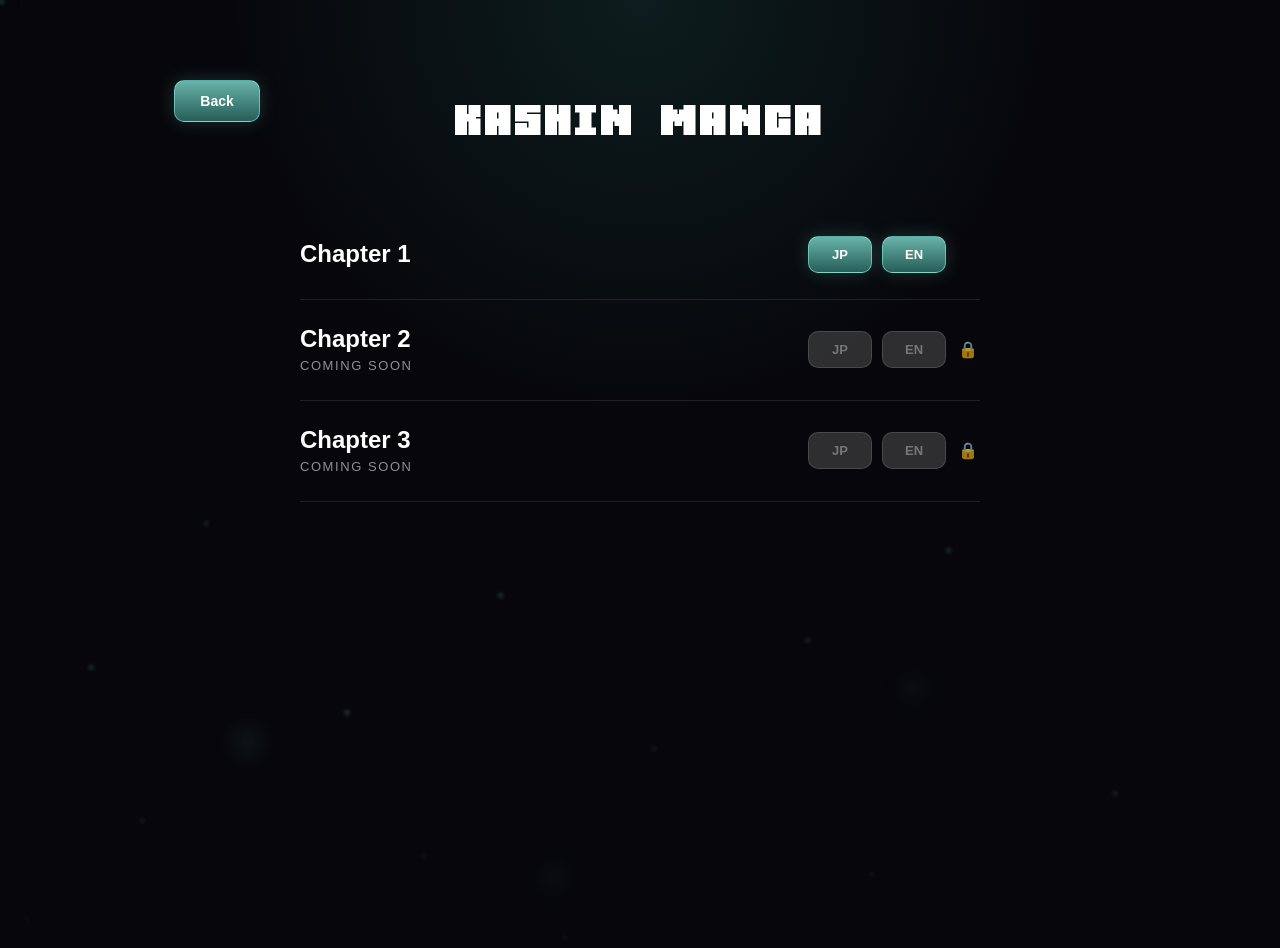
==== comics/index.html @ 74a922a6 "Add files via upload" ====
<!DOCTYPE html>
<html lang="ja">

<head>
  <meta charset="UTF-8">
  <meta name="viewport" content="width=device-width, initial-scale=1.0">

  <title>KASHIN MANGA | KasCAP</title>

  <link rel="stylesheet" href="../style.css">
  <link rel="stylesheet" href="./comics.css">
</head>

<body>

  <main class="comics-page">

    <header class="comics-header">

      <a href="../index.html" class="back-link">
        Back
      </a>

      <h1 class="comics-title">
        KASHIN MANGA
      </h1>

    </header>

    <section class="chapter-list">

      <!-- Chapter 1 -->

      <div class="chapter-row">

        <div class="chapter-left">
          <h2>Chapter 1</h2>
        </div>

        <div class="chapter-buttons">

          <a
            class="comic-btn"
            href="./viewer.html?chapter=1&lang=jp">
            JP
          </a>

          <a
            class="comic-btn"
            href="./viewer.html?chapter=1&lang=en">
            EN
          </a>

        </div>

      </div>

      <!-- Chapter 2 -->

      <div class="chapter-row">

        <div class="chapter-left">
          <h2>Chapter 2</h2>
          <p class="coming-soon">
            COMING SOON
          </p>
        </div>

        <div class="chapter-buttons">

          <button class="comic-btn disabled">
            JP
          </button>

          <button class="comic-btn disabled">
            EN
          </button>

          <span class="lock-icon">
            🔒
          </span>

        </div>

      </div>

      <!-- Chapter 3 -->

      <div class="chapter-row">

        <div class="chapter-left">
          <h2>Chapter 3</h2>
          <p class="coming-soon">
            COMING SOON
          </p>
        </div>

        <div class="chapter-buttons">

          <button class="comic-btn disabled">
            JP
          </button>

          <button class="comic-btn disabled">
            EN
          </button>

          <span class="lock-icon">
            🔒
          </span>

        </div>

      </div>

    </section>

  </main>

</body>

</html>
---- style.css ----
@font-face {
  font-family: "Gamer";
  src: url("assets/fonts/Gamer.ttf") format("truetype");
}

* {
  margin: 0;
  padding: 0;
  box-sizing: border-box;
}

body {
  position: relative;

  background:
    radial-gradient(
      circle at top,
      rgba(61,217,197,0.10),
      transparent 36%
    ),
    #07070b;

  color: white;

  overflow-x: hidden;

  font-family:
    -apple-system,
    BlinkMacSystemFont,
    "Helvetica Neue",
    sans-serif;

  padding: 24px;
}

/* =========================
   FLOATING PARTICLES
========================= */

body::before,
body::after {
  content: "";

  position: fixed;

  inset: 0;

  pointer-events: none;

  z-index: 0;
}

/* 小粒 */
body::before {

  width: 3px;
  height: 3px;

  border-radius: 50%;

  background: rgba(116,198,186,0.95);

  box-shadow:
    2vw 102vh 0 rgba(116,198,186,0.16),
    7vw 74vh 0 rgba(116,198,186,0.72),
    11vw 91vh 0 rgba(220,255,250,0.28),
    16vw 58vh 0 rgba(116,198,186,0.48),
    21vw 112vh 0 rgba(116,198,186,0.10),
    27vw 79vh 0 rgba(220,255,250,0.62),
    33vw 95vh 0 rgba(116,198,186,0.20),
    39vw 66vh 0 rgba(116,198,186,0.84),
    44vw 104vh 0 rgba(220,255,250,0.16),
    51vw 83vh 0 rgba(116,198,186,0.38),
    57vw 119vh 0 rgba(220,255,250,0.12),
    63vw 71vh 0 rgba(116,198,186,0.56),
    68vw 97vh 0 rgba(220,255,250,0.20),
    74vw 61vh 0 rgba(116,198,186,0.78),
    81vw 108vh 0 rgba(116,198,186,0.24),
    87vw 88vh 0 rgba(220,255,250,0.36),
    93vw 117vh 0 rgba(116,198,186,0.14),

    5vw 138vh 0 rgba(116,198,186,0.42),
    14vw 148vh 0 rgba(220,255,250,0.22),
    29vw 131vh 0 rgba(116,198,186,0.68),
    46vw 142vh 0 rgba(220,255,250,0.12),
    61vw 152vh 0 rgba(116,198,186,0.34),
    78vw 137vh 0 rgba(220,255,250,0.44);

  filter: blur(2px);

  opacity: 0.9;

  animation: particleRiseA 18s linear infinite;
}

/* 大粒ぼけ */
body::after {

  width: 8px;
  height: 8px;

  border-radius: 50%;

  background: rgba(116,198,186,0.24);

  box-shadow:
    8vw 126vh 0 4px rgba(116,198,186,0.12),
    19vw 82vh 0 8px rgba(116,198,186,0.22),
    31vw 141vh 0 3px rgba(220,255,250,0.14),
    43vw 97vh 0 10px rgba(116,198,186,0.08),
    57vw 118vh 0 5px rgba(220,255,250,0.18),
    71vw 76vh 0 8px rgba(116,198,186,0.10),
    84vw 133vh 0 4px rgba(220,255,250,0.12);

  filter: blur(12px);

  opacity: 0.65;

  animation: particleRiseB 29s linear infinite;
}

@keyframes particleRiseA {

  from {
    transform:
      translate3d(0, 0, 0);
  }

  to {
    transform:
      translate3d(-18px, -180vh, 0);
  }
}

@keyframes particleRiseB {

  from {
    transform:
      translate3d(0, 0, 0);
  }

  to {
    transform:
      translate3d(24px, -220vh, 0);
  }
}

/* =========================
   MAIN
========================= */

main {
  position: relative;

  z-index: 2;

  display: grid;

  grid-template-columns: 1fr;

  gap: 18px;

  max-width: 1180px;

  margin: 0 auto 80px;
}

.clickable-card {
  cursor: pointer;
}

/* =========================
   HERO
========================= */

.hero-card {
  position: relative;

  z-index: 2;

  display: grid;

  grid-template-columns: auto 1fr auto;

  align-items: center;

  gap: 22px;

  max-width: 1180px;

  min-height: 104px;

  margin: 48px auto 24px;

  padding: 22px 26px;

  border-radius: 28px;

  border: 1px solid rgba(255,255,255,0.10);

  background:
    linear-gradient(
      180deg,
      rgba(255,255,255,0.08),
      rgba(255,255,255,0.03)
    );

  backdrop-filter: blur(10px);

  box-shadow:
    0 20px 60px rgba(0,0,0,0.30);

  transition:
    transform 0.25s ease,
    border-color 0.25s ease,
    background 0.25s ease,
    box-shadow 0.25s ease;
}

.hero-card:hover,
.hero-card.is-tapped {

  transform: translateY(-4px);

  border-color: rgba(116,198,186,0.45);

  background:
    linear-gradient(
      180deg,
      rgba(116,198,186,0.10),
      rgba(255,255,255,0.03)
    );

  box-shadow:
    0 24px 72px rgba(0,0,0,0.34),
    0 0 28px rgba(116,198,186,0.08);
}

.hero-logo {
  width: 44px;
  height: 44px;

  object-fit: contain;

  animation: logoSpinElastic 24s linear infinite;

  transform-origin: center center;

  will-change: transform;
}

.hero-tagline {
  color: #d9fff9;

  font-size: 14px;

  letter-spacing: 0.18em;

  text-transform: uppercase;
}

/* =========================
   CARD
========================= */

.project-card {
  position: relative;

  overflow: hidden;

  min-height: 245px;

  padding: 22px;

  border-radius: 24px;

  border: 1px solid rgba(255,255,255,0.10);

  background:
    linear-gradient(
      180deg,
      rgba(255,255,255,0.07),
      rgba(255,255,255,0.025)
    );

  backdrop-filter: blur(10px);

  box-shadow:
    0 20px 60px rgba(0,0,0,0.28);

  transition:
    transform 0.25s ease,
    border-color 0.25s ease,
    background 0.25s ease,
    box-shadow 0.25s ease;
}

.project-card:hover,
.project-card.is-tapped {

  transform: translateY(-6px);

  border-color: rgba(116,198,186,0.45);

  background:
    linear-gradient(
      180deg,
      rgba(116,198,186,0.10),
      rgba(255,255,255,0.03)
    );

  box-shadow:
    0 24px 72px rgba(0,0,0,0.34),
    0 0 28px rgba(116,198,186,0.08);
}

.project-card::after {
  content: "";

  position: absolute;

  inset: 0;

  background:
    linear-gradient(
      90deg,
      rgba(7,7,11,0.98) 0%,
      rgba(7,7,11,0.82) 42%,
      rgba(7,7,11,0.02) 100%
    );

  z-index: 1;
}

.card-content {
  position: relative;

  z-index: 2;

  width: 58%;

  display: flex;

  flex-direction: column;

  height: 100%;
}

/* =========================
   TITLES
========================= */

.project-card h2 {

  font-family: "Gamer", sans-serif;

  font-size: 64px;

  line-height: 0.9;

  margin-bottom: 18px;

  color: white;
}

.project-card p {

  color: #c0c0cf;

  font-size: 14px;

  line-height: 1.55;

  margin-bottom: 18px;

  max-width: 250px;
}

/* =========================
   BUTTON AREA
========================= */

.link-group {

  display: flex;

  align-items: center;

  gap: 10px;

  margin-top: auto;
}

/* =========================
   BUTTON
========================= */

.icon-btn {

  display: flex;

  align-items: center;

  justify-content: center;

  width: 52px;

  height: 42px;

  border-radius: 12px;

  border: 1px solid rgba(180,255,244,0.18);

  background:
    linear-gradient(
      180deg,
      rgba(116,198,186,0.18) 0%,
      rgba(116,198,186,0.42) 45%,
      rgba(116,198,186,0.82) 100%
    );

  backdrop-filter: blur(6px);

  box-shadow:
    0 10px 24px rgba(0,0,0,0.20);

  transition:
    transform 0.2s ease,
    background 0.2s ease,
    box-shadow 0.2s ease;

  text-decoration: none;
}

.icon-btn:hover {

  transform: translateY(-2px);

  background:
    linear-gradient(
      180deg,
      rgba(116,198,186,0.28) 0%,
      rgba(116,198,186,0.58) 45%,
      rgba(116,198,186,0.96) 100%
    );

  box-shadow:
    0 12px 28px rgba(0,0,0,0.26),
    0 0 18px rgba(116,198,186,0.18);
}

.icon-btn img {

  width: 60px;

  height: 60px;

  object-fit: contain;

  display: block;
}

/* =========================
   HERO BUTTON
========================= */

.hero-x-btn {
  width: 48px;
  height: 42px;
}

.hero-x-btn img {
  width: 60px;
  height: 60px;
}

/* =========================
   IMAGES
========================= */

.card-image {

  position: absolute;

  right: 18px;

  bottom: 0;

  width: 240px;

  max-width: 65%;

  opacity: 0.28;

  object-fit: contain;

  pointer-events: none;

  z-index: 0;

  transform-origin: bottom center;

  transition:
    transform 0.35s ease,
    opacity 0.35s ease;
}

.project-card:hover .card-image,
.project-card.is-tapped .card-image {

  opacity: 1;

  transform: scale(1.12);
}

/* =========================
   LOGO ANIMATION
========================= */

@keyframes logoSpinElastic {

  0%, 26% {

    transform:
      rotateY(0deg)
      scaleX(1);
  }

  27% {

    transform:
      rotateY(240deg)
      scaleX(1.28);
  }

  28% {

    transform:
      rotateY(520deg)
      scaleX(1.42);
  }

  29% {

    transform:
      rotateY(820deg)
      scaleX(1.22);
  }

  30% {

    transform:
      rotateY(1080deg)
      scaleX(0.82);
  }

  31% {

    transform:
      rotateY(1080deg)
      scaleX(1.12);
  }

  32% {

    transform:
      rotateY(1080deg)
      scaleX(0.96);
  }

  33% {

    transform:
      rotateY(1080deg)
      scaleX(1);
  }

  62% {

    transform:
      rotateY(1080deg)
      scaleX(1);
  }

  63% {

    transform:
      rotateY(1320deg)
      scaleX(1.26);
  }

  64% {

    transform:
      rotateY(1600deg)
      scaleX(0.84);
  }

  65% {

    transform:
      rotateY(1800deg)
      scaleX(1.08);
  }

  66% {

    transform:
      rotateY(1800deg)
      scaleX(1);
  }

  100% {

    transform:
      rotateY(1800deg)
      scaleX(1);
  }
}

/* =========================
   RESPONSIVE
========================= */

@media (min-width: 768px) {

  main {
    grid-template-columns: repeat(2, 1fr);
  }
}

@media (min-width: 1100px) {

  main {
    grid-template-columns: repeat(3, 1fr);
  }
}

@media (max-width: 767px) {

  body {
    padding: 14px 18px 18px;
  }

  .hero-card {

    gap: 14px;

    padding: 18px;

    margin: 22px auto 18px;
  }

  .hero-logo {
    width: 40px;
    height: 40px;
  }

  .hero-tagline {

    font-size: 10px;

    letter-spacing: 0.1em;
  }

  .project-card {
    min-height: 220px;
  }

  .project-card h2 {
    font-size: 52px;
  }

  .project-card p {
    font-size: 13px;
  }

  .card-content {
    width: 60%;
  }

  .card-image {

    width: 215px;

    right: 12px;

    opacity: 0.42;
  }

  .project-card.is-tapped .card-image {

    opacity: 1;

    transform: scale(1.10);
  }
}
/* =========================
   SECTION LABEL
========================= */

.section-label{

  grid-column:1/-1;

  padding:12px 18px;

  border-radius:0;

  border-left:4px solid rgba(116,198,186,.65);

  border-top:none;
  border-right:none;
  border-bottom:none;

  background:
    linear-gradient(
      90deg,
      rgba(20,40,38,.90),
      rgba(8,12,14,.95)
    );

  color:#bff8ef;

  font-size:14px;

  letter-spacing:.22em;

  text-transform:uppercase;

  font-weight:600;

  box-shadow:none;

  backdrop-filter:none;

  margin-top:12px;
}

/* =========================
   COMING SOON
========================= */

.coming-soon-card{

  grid-column:1/-1;

  min-height:80px;

  display:flex;

  align-items:center;

  justify-content:center;

  border-radius:24px;

  border:1px solid rgba(255,255,255,.10);

  background:
    linear-gradient(
      180deg,
      rgba(255,255,255,.07),
      rgba(255,255,255,.025)
    );

  backdrop-filter:blur(10px);

  box-shadow:
    0 20px 60px rgba(0,0,0,.28);
}

.coming-soon-text{

  font-family:
    -apple-system,
    BlinkMacSystemFont,
    "Helvetica Neue",
    sans-serif;

  font-size:18px;

  font-weight:500;

  letter-spacing:.12em;

  text-transform:uppercase;

  color:#b8c8c6;

  opacity:.85;
}
---- comics/comics.css ----
/* =========================
   KASHIN COMICS
========================= */

.comics-page {
  position: relative;
  z-index: 1;

  display: block !important;

  min-height: 100vh;
  max-width: 980px;
  margin: 0 auto;
  padding: 56px 24px;
}

/* HEADER */

.comics-header {
  position: relative;

  display: block !important;

  height: 82px;
  margin-bottom: 48px;
}

.back-link {
  position: absolute;
  top: 0;
  left: 0;

  display: inline-flex;
  align-items: center;
  justify-content: center;

  min-width: 86px;
  padding: 12px 22px;

  border-radius: 10px;
  border: 1px solid rgba(140,255,240,0.5);

  background: linear-gradient(
    180deg,
    rgba(116,198,186,0.9),
    rgba(42,104,97,0.9)
  );

  color: #fff;
  font-weight: 700;
  font-size: 14px;
  text-decoration: none;

  box-shadow: 0 0 18px rgba(116,198,186,0.22);

  cursor: pointer;
  transition: transform 0.18s ease, filter 0.18s ease;
}

.back-link:hover {
  transform: translateY(-2px);
  filter: brightness(1.08);
}

.comics-title {
  position: absolute;
  top: 0;
  left: 50%;

  transform: translateX(-50%);

  margin: 0;
  padding: 0;

  width: max-content;
  max-width: none;

  white-space: nowrap;

  text-align: center;

  font-family: "Gamer", sans-serif;
  font-size: clamp(42px, 6vw, 72px);
  line-height: 1;
  letter-spacing: 0.04em;
}

/* CHAPTER LIST */

.chapter-list {
  display: block !important;

  max-width: 680px;
  margin: 0 auto;
}

.chapter-row {
  display: grid;
  grid-template-columns: 1fr 230px;
  align-items: center;
  gap: 24px;

  padding: 26px 0;

  border-bottom: 1px solid rgba(255,255,255,0.1);
}

.chapter-left h2 {
  margin: 0;

  font-family: inherit;
  font-size: 24px;
  font-weight: 700;
  line-height: 1.1;

  white-space: nowrap;
}

.coming-soon {
  margin-top: 6px;

  color: rgba(255,255,255,0.55);

  font-size: 13px;
  line-height: 1.2;
  letter-spacing: 0.12em;

  white-space: nowrap;
}

.chapter-buttons {
  display: grid;
  grid-template-columns: 64px 64px 24px;
  align-items: center;
  justify-content: end;
  gap: 10px;
}

.comic-btn,
.viewer-btn {
  display: inline-flex;
  align-items: center;
  justify-content: center;

  min-width: 64px;
  padding: 10px 18px;

  border-radius: 10px;
  border: 1px solid rgba(140,255,240,0.5);

  background: linear-gradient(
    180deg,
    rgba(116,198,186,0.9),
    rgba(42,104,97,0.9)
  );

  color: #fff;
  font-weight: 700;
  font-size: 13px;
  text-decoration: none;

  box-shadow: 0 0 18px rgba(116,198,186,0.22);

  cursor: pointer;
  transition: transform 0.18s ease, filter 0.18s ease;
}

.comic-btn:hover,
.viewer-btn:hover {
  transform: translateY(-2px);
  filter: brightness(1.08);
}

.comic-btn.disabled,
.viewer-btn:disabled {
  background: rgba(120,120,120,0.35);
  border: 1px solid rgba(255,255,255,0.12);

  color: rgba(255,255,255,0.35);

  box-shadow: none;
  cursor: default;
  pointer-events: none;
}

.lock-icon {
  width: 24px;
  text-align: center;
  opacity: 0.7;
}

/* =========================
   COMIC VIEWER
========================= */

.viewer-page {
  position: relative;
  z-index: 1;

  display: flex;
  flex-direction: column;

  min-height: 100vh;
  max-width: 980px;
  margin: 0 auto;
  padding: 32px 24px 28px;
}

.viewer-header {
  position: relative;
  height: 48px;
  margin-bottom: 24px;
}

.viewer-header .back-link {
  position: absolute;
  top: 0;
  left: 0;
}

.viewer-container {
  width: 100%;

  display: flex;
  justify-content: center;
  align-items: center;

  flex: 1;
  min-height: 0;
}

.comic-image {
  display: block;

  max-width: 100%;
  max-height: calc(100vh - 260px);

  border-radius: 12px;
  background: rgba(255,255,255,0.04);
  box-shadow: 0 18px 52px rgba(0,0,0,0.5);
}

.viewer-controls {
  width: 100%;
  max-width: 520px;
  margin: 24px auto 0;

  display: grid;
  grid-template-columns: 1fr 96px 1fr;
  align-items: center;
  gap: 14px;
}

.viewer-btn {
  min-width: 0;
  width: 100%;
  padding: 12px 18px;
  font-size: 13px;
}

.page-counter {
  text-align: center;
  color: rgba(255,255,255,0.78);
  font-size: 13px;
  letter-spacing: 0.08em;
  white-space: nowrap;
}

/* MOBILE */

@media (max-width: 640px) {
  .comics-page {
    padding: 32px 18px;
  }

  .comics-header {
    height: auto;
    margin-bottom: 40px;
    padding-top: 0;
  }

  .back-link {
    position: static;
    margin-bottom: 32px;
  }

  .comics-title {
    position: static;
    transform: none;

    width: 100%;

    font-size: 42px;
    text-align: center;
  }

  .chapter-list {
    max-width: 100%;
  }

  .chapter-row {
    grid-template-columns: 1fr;
    gap: 14px;
  }

  .chapter-buttons {
    width: 100%;
    grid-template-columns: 1fr 1fr 24px;
  }

  .comic-btn {
    width: 100%;
  }

  .chapter-left h2 {
    font-size: 20px;
  }

  .coming-soon {
    font-size: 11px;
  }

  .viewer-page {
    padding: 18px 14px 20px;
  }

  .viewer-header {
    height: auto;
    margin-bottom: 18px;
  }

  .viewer-header .back-link {
    position: static;
    margin-bottom: 0;
  }

.comic-image {
  max-height: calc(100vh - 250px);
  border-radius: 8px;
}

  .viewer-controls {
    max-width: 100%;
    grid-template-columns: 1fr 72px 1fr;
    gap: 10px;
    margin-top: 18px;
  }

  .viewer-btn {
    padding: 11px 12px;
  }

  .page-counter {
    font-size: 12px;
  }
}
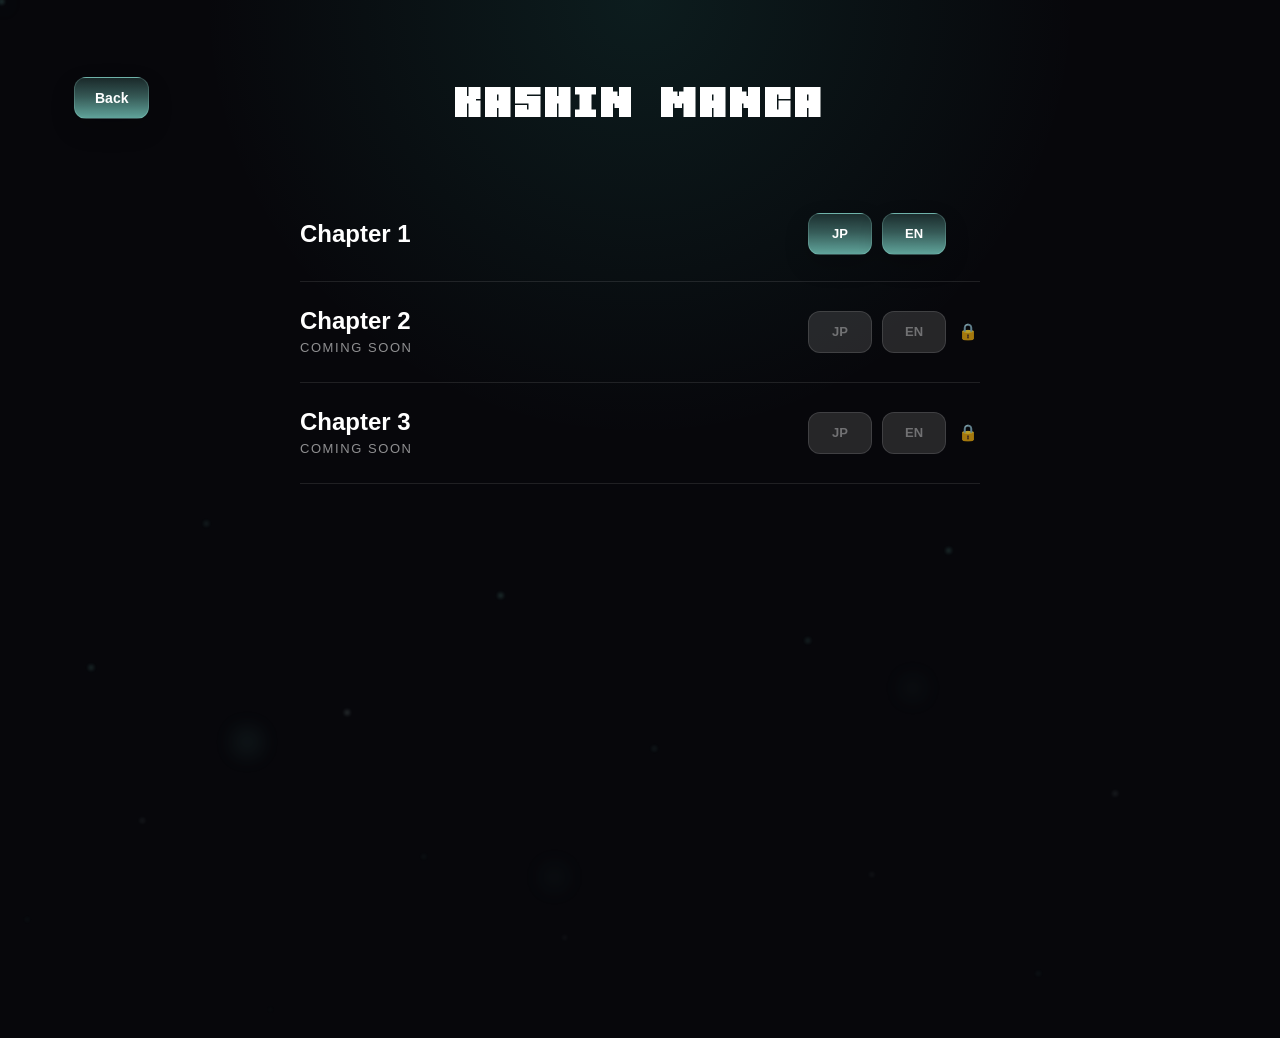
==== commit a84f04f8: "Add files via upload" ====
--- a/comics/index.html
+++ b/comics/index.html
@@ -9,6 +9,8 @@
 
   <link rel="stylesheet" href="../style.css">
   <link rel="stylesheet" href="./comics.css">
+
+  <link rel="icon" type="image/png" href="../favicon.png">
 </head>
 
 <body>
--- a/comics/comics.css
+++ b/comics/comics.css
@@ -5,91 +5,122 @@
 .comics-page {
   position: relative;
   z-index: 1;
-
-  display: block !important;
-
+  display: block;
   min-height: 100vh;
-  max-width: 980px;
-  margin: 0 auto;
-  padding: 56px 24px;
-}
-
-/* HEADER */
+  max-width: 1180px;
+  margin: 0 auto 90px;
+  padding: 0 24px;
+}
+
+/* BUTTONS - OFFICIAL KasCAP STYLE */
+
+.back-link,
+.comic-btn,
+.viewer-btn {
+  display: inline-flex;
+  align-items: center;
+  justify-content: center;
+
+  border-radius: 12px;
+  border: 1px solid rgba(180,255,244,0.18);
+
+  background:
+    linear-gradient(
+      180deg,
+      rgba(116,198,186,0.18) 0%,
+      rgba(116,198,186,0.42) 45%,
+      rgba(116,198,186,0.82) 100%
+    );
+
+  color: white;
+  text-decoration: none;
+  font-weight: 800;
+
+  box-shadow: 0 10px 24px rgba(0,0,0,0.20);
+
+  transition:
+    transform 0.2s ease,
+    background 0.2s ease,
+    box-shadow 0.2s ease,
+    border-color 0.2s ease;
+
+  cursor: pointer;
+}
+
+.back-link:hover,
+.comic-btn:hover,
+.viewer-btn:hover {
+  transform: translateY(-2px);
+  border-color: rgba(116,198,186,0.55);
+  box-shadow:
+    0 12px 28px rgba(0,0,0,0.26),
+    0 0 18px rgba(116,198,186,0.18);
+}
+
+/* =========================
+   INDEX HEADER - PC
+========================= */
 
 .comics-header {
   position: relative;
-
-  display: block !important;
-
-  height: 82px;
-  margin-bottom: 48px;
-}
-
-.back-link {
-  position: absolute;
-  top: 0;
-  left: 0;
-
-  display: inline-flex;
-  align-items: center;
-  justify-content: center;
-
-  min-width: 86px;
-  padding: 12px 22px;
-
-  border-radius: 10px;
-  border: 1px solid rgba(140,255,240,0.5);
-
-  background: linear-gradient(
-    180deg,
-    rgba(116,198,186,0.9),
-    rgba(42,104,97,0.9)
-  );
-
-  color: #fff;
-  font-weight: 700;
+  display: grid;
+  grid-template-columns: 1fr auto 1fr;
+  align-items: center;
+
+  width: 100%;
+  max-width: 1180px;
+  margin: 0 auto;
+
+  padding: 42px 0 56px;
+}
+
+.comics-header .back-link {
+  position: static;
+  transform: none;
+
+  grid-column: 1;
+  justify-self: start;
+
+  height: 42px;
+  min-width: 0;
+  padding: 0 20px;
+
   font-size: 14px;
-  text-decoration: none;
-
-  box-shadow: 0 0 18px rgba(116,198,186,0.22);
-
-  cursor: pointer;
-  transition: transform 0.18s ease, filter 0.18s ease;
-}
-
-.back-link:hover {
+}
+
+.comics-header .back-link:hover {
   transform: translateY(-2px);
-  filter: brightness(1.08);
 }
 
 .comics-title {
-  position: absolute;
-  top: 0;
-  left: 50%;
-
-  transform: translateX(-50%);
+  position: static;
+  transform: none;
+
+  grid-column: 2;
+  justify-self: center;
 
   margin: 0;
   padding: 0;
 
-  width: max-content;
+  width: auto;
   max-width: none;
 
+  font-family: "Gamer", sans-serif;
+  font-size: 72px;
+  line-height: 0.9;
+  letter-spacing: 0.04em;
+
+  color: white;
+
   white-space: nowrap;
-
-  text-align: center;
-
-  font-family: "Gamer", sans-serif;
-  font-size: clamp(42px, 6vw, 72px);
-  line-height: 1;
-  letter-spacing: 0.04em;
-}
-
-/* CHAPTER LIST */
+}
+
+/* =========================
+   CHAPTER LIST
+========================= */
 
 .chapter-list {
-  display: block !important;
-
+  display: block;
   max-width: 680px;
   margin: 0 auto;
 }
@@ -110,7 +141,7 @@
 
   font-family: inherit;
   font-size: 24px;
-  font-weight: 700;
+  font-weight: 800;
   line-height: 1.1;
 
   white-space: nowrap;
@@ -136,44 +167,16 @@
   gap: 10px;
 }
 
-.comic-btn,
-.viewer-btn {
-  display: inline-flex;
-  align-items: center;
-  justify-content: center;
-
+.comic-btn {
+  height: 42px;
   min-width: 64px;
-  padding: 10px 18px;
-
-  border-radius: 10px;
-  border: 1px solid rgba(140,255,240,0.5);
-
-  background: linear-gradient(
-    180deg,
-    rgba(116,198,186,0.9),
-    rgba(42,104,97,0.9)
-  );
-
-  color: #fff;
-  font-weight: 700;
+  padding: 0 18px;
   font-size: 13px;
-  text-decoration: none;
-
-  box-shadow: 0 0 18px rgba(116,198,186,0.22);
-
-  cursor: pointer;
-  transition: transform 0.18s ease, filter 0.18s ease;
-}
-
-.comic-btn:hover,
-.viewer-btn:hover {
-  transform: translateY(-2px);
-  filter: brightness(1.08);
 }
 
 .comic-btn.disabled,
 .viewer-btn:disabled {
-  background: rgba(120,120,120,0.35);
+  background: rgba(120,120,120,0.28);
   border: 1px solid rgba(255,255,255,0.12);
 
   color: rgba(255,255,255,0.35);
@@ -183,10 +186,17 @@
   pointer-events: none;
 }
 
+.comic-btn.disabled:hover,
+.viewer-btn:disabled:hover {
+  transform: none;
+  border-color: rgba(255,255,255,0.12);
+  box-shadow: none;
+}
+
 .lock-icon {
   width: 24px;
   text-align: center;
-  opacity: 0.7;
+  opacity: 0.72;
 }
 
 /* =========================
@@ -201,21 +211,29 @@
   flex-direction: column;
 
   min-height: 100vh;
-  max-width: 980px;
+  max-width: 1180px;
   margin: 0 auto;
-  padding: 32px 24px 28px;
+  padding: 24px;
 }
 
 .viewer-header {
-  position: relative;
-  height: 48px;
-  margin-bottom: 24px;
+  height: 42px;
+  margin-bottom: 22px;
 }
 
 .viewer-header .back-link {
-  position: absolute;
-  top: 0;
-  left: 0;
+  position: static;
+  transform: none;
+
+  height: 42px;
+  min-width: 0;
+  padding: 0 20px;
+
+  font-size: 14px;
+}
+
+.viewer-header .back-link:hover {
+  transform: translateY(-2px);
 }
 
 .viewer-container {
@@ -233,7 +251,7 @@
   display: block;
 
   max-width: 100%;
-  max-height: calc(100vh - 260px);
+  max-height: calc(100vh - 250px);
 
   border-radius: 12px;
   background: rgba(255,255,255,0.04);
@@ -243,7 +261,7 @@
 .viewer-controls {
   width: 100%;
   max-width: 520px;
-  margin: 24px auto 0;
+  margin: 22px auto 0;
 
   display: grid;
   grid-template-columns: 1fr 96px 1fr;
@@ -252,9 +270,9 @@
 }
 
 .viewer-btn {
-  min-width: 0;
+  height: 42px;
   width: 100%;
-  padding: 12px 18px;
+  padding: 0 18px;
   font-size: 13px;
 }
 
@@ -266,78 +284,145 @@
   white-space: nowrap;
 }
 
-/* MOBILE */
-
-@media (max-width: 640px) {
+/* =========================
+   MOBILE
+========================= */
+
+@media (max-width: 767px) {
   .comics-page {
-    padding: 32px 18px;
+    padding: 0 14px;
+    margin: 0 auto 70px;
   }
 
   .comics-header {
-    height: auto;
-    margin-bottom: 40px;
-    padding-top: 0;
-  }
-
-  .back-link {
-    position: static;
-    margin-bottom: 32px;
+    position: fixed;
+    left: 0;
+    top: 0;
+    z-index: 90;
+
+    display: block;
+
+    width: 100%;
+    max-width: none;
+    height: 66px;
+    padding: 10px 14px;
+
+    background: rgba(7,7,11,0.82);
+    backdrop-filter: blur(14px);
+    border-bottom: 1px solid rgba(255,255,255,0.08);
+  }
+
+  .comics-header .back-link {
+    position: absolute;
+    left: 14px;
+    top: 50%;
+
+    transform: translateY(-50%);
+
+    width: 74px;
+    height: 36px;
+    min-width: 0;
+    padding: 0;
+
+    font-size: 13px;
+
+    z-index: 10;
+  }
+
+  .comics-header .back-link:hover {
+    transform: translateY(-50%);
   }
 
   .comics-title {
-    position: static;
-    transform: none;
-
-    width: 100%;
-
-    font-size: 42px;
+    position: absolute;
+    left: 124px;
+    right: 16px;
+    top: 50%;
+
+    transform: translateY(-50%);
+
+    margin: 0;
+    padding: 0;
+
+    width: auto;
+    max-width: none;
+
     text-align: center;
+
+    font-family: "Gamer", sans-serif;
+    font-size: 30px;
+    line-height: 1;
+    letter-spacing: 0.04em;
+
+    color: white;
+
+    white-space: nowrap;
+    overflow: hidden;
+
+    z-index: 1;
   }
 
   .chapter-list {
     max-width: 100%;
+    padding-top: 112px;
   }
 
   .chapter-row {
+    display: grid;
     grid-template-columns: 1fr;
-    gap: 14px;
+    gap: 16px;
+
+    padding: 30px 0;
+  }
+
+  .chapter-left h2 {
+    font-size: 28px;
+  }
+
+  .coming-soon {
+    margin-top: 8px;
+    font-size: 13px;
   }
 
   .chapter-buttons {
     width: 100%;
-    grid-template-columns: 1fr 1fr 24px;
+    display: grid;
+    grid-template-columns: 1fr 1fr 34px;
+    gap: 12px;
   }
 
   .comic-btn {
     width: 100%;
-  }
-
-  .chapter-left h2 {
-    font-size: 20px;
-  }
-
-  .coming-soon {
-    font-size: 11px;
+    height: 54px;
+    font-size: 15px;
+  }
+
+  .lock-icon {
+    width: 34px;
+    font-size: 22px;
   }
 
   .viewer-page {
-    padding: 18px 14px 20px;
+    min-height: 100vh;
+    padding: 14px;
   }
 
   .viewer-header {
-    height: auto;
+    height: 36px;
     margin-bottom: 18px;
   }
 
   .viewer-header .back-link {
-    position: static;
-    margin-bottom: 0;
-  }
-
-.comic-image {
-  max-height: calc(100vh - 250px);
-  border-radius: 8px;
-}
+    height: 36px;
+    min-width: 0;
+    padding: 0 14px;
+    font-size: 13px;
+  }
+
+  .comic-image {
+    max-height: calc(100vh - 220px);
+    border-radius: 8px;
+  }
 
   .viewer-controls {
     max-width: 100%;
@@ -347,7 +432,9 @@
   }
 
   .viewer-btn {
-    padding: 11px 12px;
+    height: 44px;
+    padding: 0 12px;
+    font-size: 13px;
   }
 
   .page-counter {
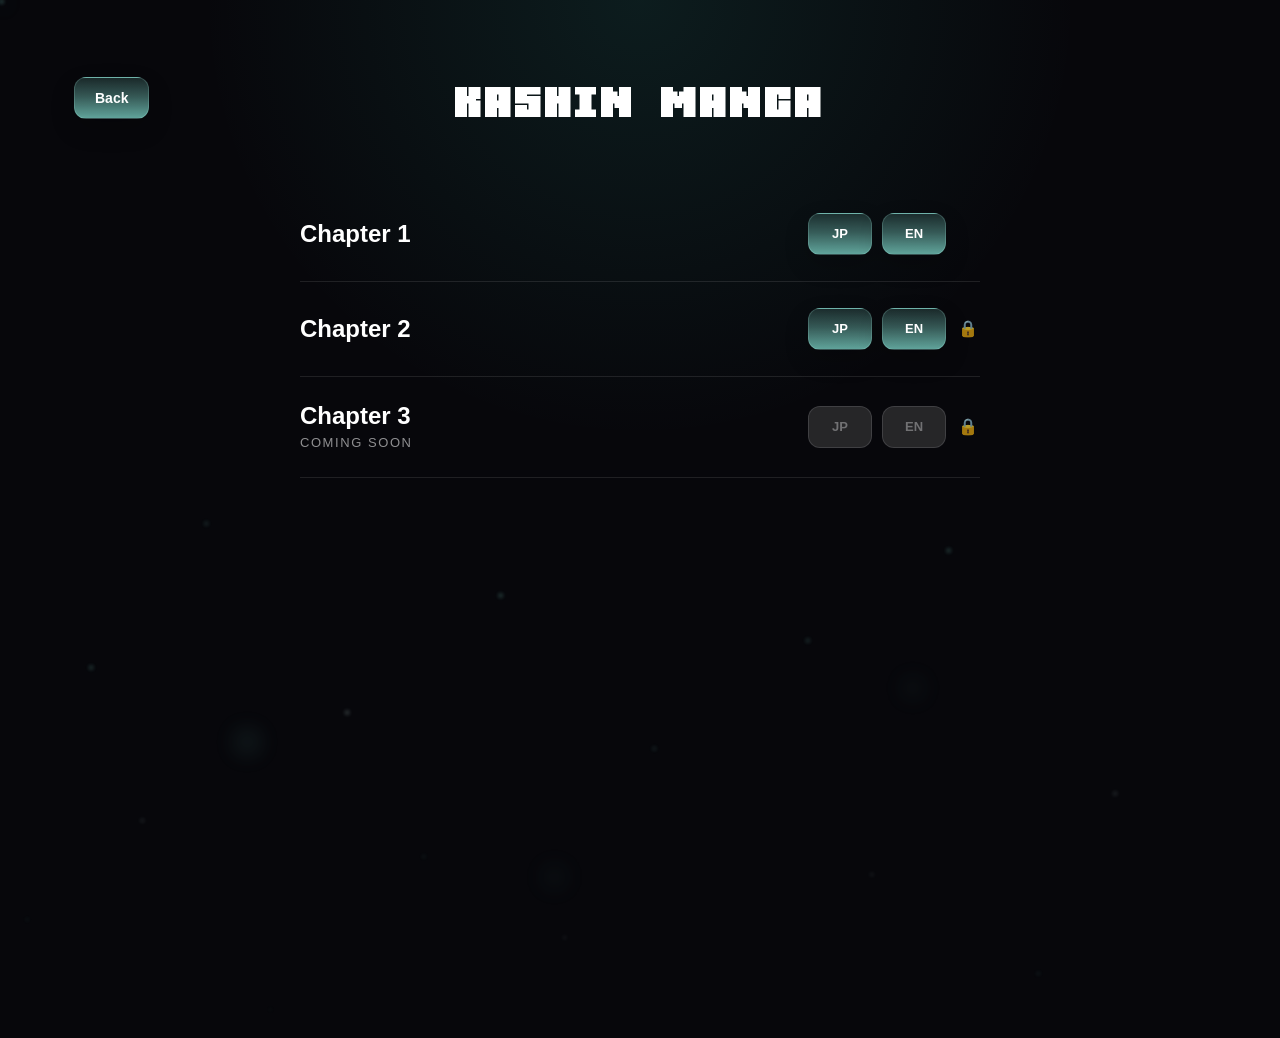
==== commit 85ff5d4f: "Add files via upload" ====
--- a/comics/index.html
+++ b/comics/index.html
@@ -63,18 +63,25 @@
 
         <div class="chapter-left">
           <h2>Chapter 2</h2>
-          <p class="coming-soon">
-            COMING SOON
-          </p>
         </div>
 
         <div class="chapter-buttons">
 
-          <button class="comic-btn disabled">
+          <button
+            type="button"
+            class="comic-btn chapter2-btn"
+            data-chapter="2"
+            data-lang="jp"
+            data-required="1">
             JP
           </button>
 
-          <button class="comic-btn disabled">
+          <button
+            type="button"
+            class="comic-btn chapter2-btn"
+            data-chapter="2"
+            data-lang="en"
+            data-required="1">
             EN
           </button>
 
@@ -119,6 +126,43 @@
 
   </main>
 
+  <!-- Chapter 2 Holder Gate Modal -->
+  <div id="chapterGateModal" class="gate-modal" aria-hidden="true">
+    <div class="gate-panel" role="dialog" aria-modal="true" aria-labelledby="gateTitle">
+
+      <button id="gateCloseBtn" class="gate-close" type="button" aria-label="Close">
+        ×
+      </button>
+
+      <div class="gate-inner">
+
+        <h2 id="gateTitle" class="gate-title">
+          Chapter 2
+        </h2>
+
+        <p class="gate-subtitle">
+          🔒 HOLDER ONLY
+        </p>
+
+        <p class="gate-description">
+          To read Chapter 2,<br>
+          you must hold at least one KASHIN NFT.
+        </p>
+
+        <button id="connectWalletBtn" class="gate-connect" type="button">
+          CONNECT WALLET
+        </button>
+
+        <p id="gateStatus" class="gate-status">
+          Connect your wallet to verify your KASHIN holdings.
+        </p>
+
+      </div>
+
+    </div>
+  </div>
+
+  <script src="./comics-gate.js"></script>
 </body>
 
-</html>+</html>
--- a/comics/comics.css
+++ b/comics/comics.css
@@ -111,7 +111,6 @@
   letter-spacing: 0.04em;
 
   color: white;
-
   white-space: nowrap;
 }
 
@@ -335,17 +334,18 @@
 
   .comics-title {
     position: absolute;
-    left: 124px;
-    right: 16px;
+
+    left: 50%;
     top: 50%;
 
-    transform: translateY(-50%);
+    transform: translate(-50%, -50%) scaleX(0.88);
+    transform-origin: center center;
+
+    width: max-content;
+    max-width: calc(100vw - 170px);
 
     margin: 0;
     padding: 0;
-
-    width: auto;
-    max-width: none;
 
     text-align: center;
 
@@ -357,7 +357,7 @@
     color: white;
 
     white-space: nowrap;
-    overflow: hidden;
+    overflow: visible;
 
     z-index: 1;
   }
@@ -440,4 +440,158 @@
   .page-counter {
     font-size: 12px;
   }
-}+}
+
+/* =========================
+   HOLDER GATE MODAL
+========================= */
+
+.gate-modal {
+  position: fixed;
+  inset: 0;
+  z-index: 999;
+
+  display: none;
+  align-items: center;
+  justify-content: center;
+
+  padding: 18px;
+
+  background: rgba(0,0,0,0.58);
+  backdrop-filter: blur(8px);
+}
+
+.gate-modal.active {
+  display: flex;
+}
+
+.gate-panel {
+  position: relative;
+  width: min(430px, 100%);
+  border-radius: 20px;
+
+  border: 1px solid rgba(116,198,186,0.45);
+  background:
+    linear-gradient(180deg, rgba(255,255,255,0.07), rgba(255,255,255,0.025)),
+    #07070b;
+
+  box-shadow:
+    0 24px 72px rgba(0,0,0,0.48),
+    0 0 36px rgba(116,198,186,0.12);
+
+  overflow: hidden;
+}
+
+.gate-panel::before {
+  content: "";
+  position: absolute;
+  inset: 0;
+  pointer-events: none;
+
+  background:
+    radial-gradient(circle at 50% 0%, rgba(116,198,186,0.18), transparent 42%),
+    linear-gradient(90deg, transparent, rgba(116,198,186,0.08), transparent);
+}
+
+.gate-close {
+  position: absolute;
+  top: 12px;
+  right: 12px;
+  z-index: 2;
+
+  width: 30px;
+  height: 30px;
+  border-radius: 8px;
+  border: 1px solid rgba(180,255,244,0.20);
+
+  background: rgba(116,198,186,0.38);
+  color: white;
+  font-size: 20px;
+  font-weight: 900;
+  line-height: 1;
+  cursor: pointer;
+}
+
+.gate-inner {
+  position: relative;
+  z-index: 1;
+  padding: 28px 28px 30px;
+  text-align: center;
+}
+
+.gate-title {
+  margin: 0 0 8px;
+  color: white;
+  font-size: 22px;
+  font-weight: 900;
+  line-height: 1;
+}
+
+.gate-subtitle {
+  margin: 0 0 18px;
+  color: #bff8ef;
+  font-size: 12px;
+  font-weight: 800;
+  letter-spacing: 0.16em;
+}
+
+.gate-description {
+  margin: 0 0 18px;
+  color: rgba(255,255,255,0.82);
+  font-size: 14px;
+  line-height: 1.7;
+}
+
+.gate-connect {
+  width: 100%;
+  height: 42px;
+  border-radius: 0;
+  border: 1px solid rgba(180,255,244,0.55);
+
+  background: rgba(0,0,0,0.12);
+  color: white;
+
+  font-size: 12px;
+  font-weight: 900;
+  letter-spacing: 0.18em;
+
+  cursor: pointer;
+  transition: background 0.2s ease, transform 0.2s ease, opacity 0.2s ease;
+}
+
+.gate-connect:hover {
+  transform: translateY(-1px);
+  background: rgba(116,198,186,0.24);
+}
+
+.gate-connect:disabled {
+  opacity: 0.55;
+  cursor: default;
+  transform: none;
+}
+
+.gate-status {
+  min-height: 18px;
+  margin: 16px 0 0;
+  color: rgba(255,255,255,0.62);
+  font-size: 12px;
+  line-height: 1.6;
+}
+
+.gate-status.success {
+  color: #bff8ef;
+}
+
+.gate-status.error {
+  color: #ffb7b7;
+}
+
+@media (max-width: 767px) {
+  .gate-inner {
+    padding: 26px 20px 28px;
+  }
+
+  .gate-panel {
+    width: min(360px, 100%);
+  }
+}
